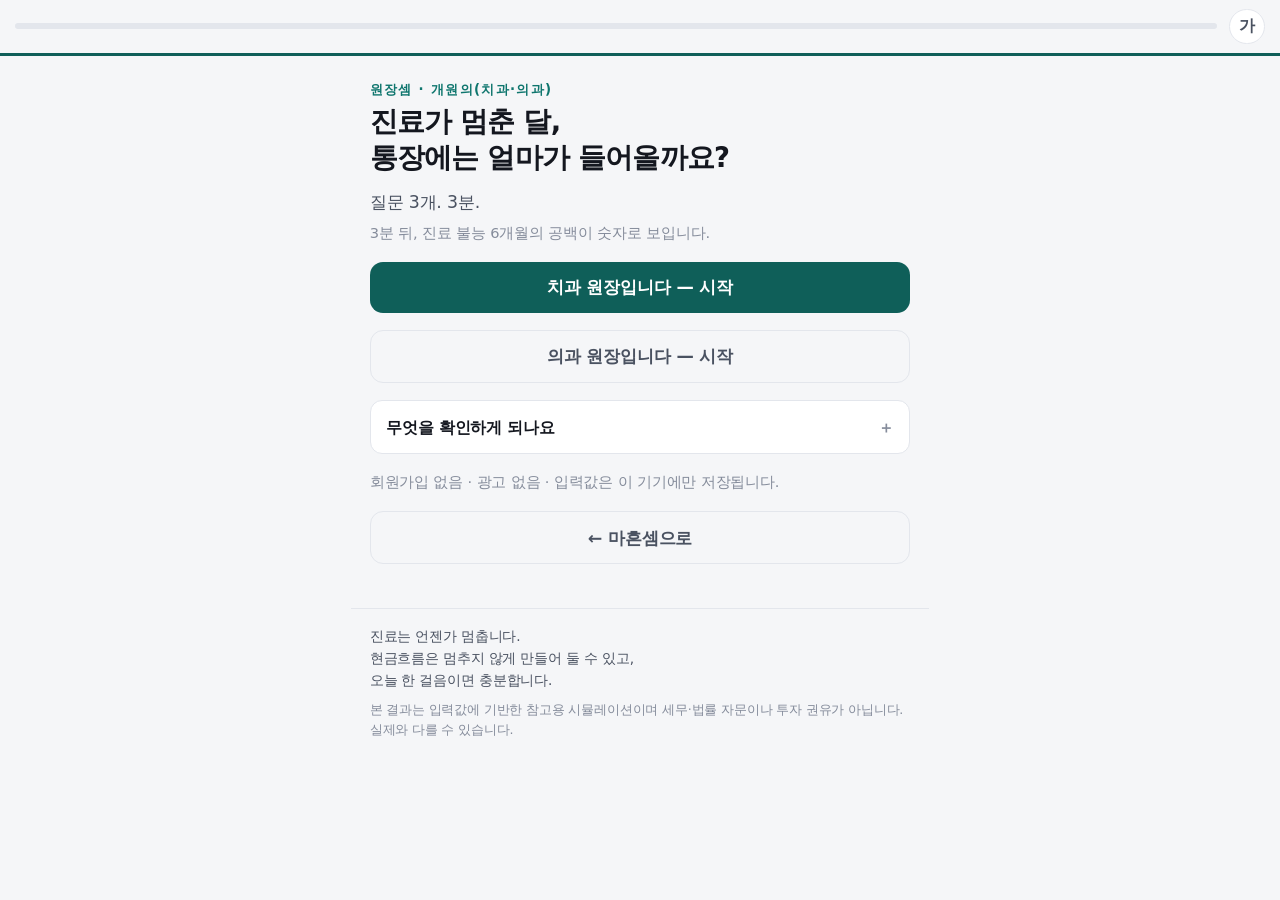
==== dd/index.html @ f950238a "deploy: 원장셈과 구분되는 표면 — 서명색 · 상단바 띠 · 화면 속 이름 두 앱이 홈 화면에서도 화면 안에서도 구분되지 않았다. 우연이 아니라 구조였다 — app.css 가" ====
<!DOCTYPE html>
<html lang="ko">
<head>
<meta charset="utf-8">
<meta name="viewport" content="width=device-width, initial-scale=1, viewport-fit=cover">
<meta name="color-scheme" content="light">
<title>원장셈 — 개원의 은퇴·리스크 셈</title>
<meta name="description" content="진료가 멈춘 달, 통장에는 얼마가 들어올까요? 3분이면 개원의(치과·의과) 원장님의 공백이 숫자로 나옵니다.">

<meta name="theme-color" content="#f5f6f8">
<link rel="icon" type="image/png" sizes="192x192" href="icons/icon-192.png">
<link rel="apple-touch-icon" href="icons/icon-180.png">

<link rel="stylesheet" href="css/app.css?v=20260814T1028">
</head>
<body>
<script>window.DD_EMBEDDED=1;</script>

<header class="topbar" id="topbar">
  <button class="tb-back" id="btnBack" type="button" aria-label="이전으로">←</button>
  <div class="tb-progress" id="progress" role="progressbar" aria-label="진행" aria-valuemin="0" aria-valuemax="100" aria-valuenow="0">
    <i id="progressFill"></i>
  </div>
  <div class="tb-tools">
    <button class="tb-act" id="btnHome" type="button" aria-label="질문 목록으로" hidden>목록</button>
    <button class="tb-act" id="btnReset" type="button" aria-label="답변 초기화" hidden>초기화</button>
    <button class="tb-font" id="btnFont" type="button" aria-label="글자 크기 바꾸기">가</button>
  </div>
</header>

<main id="screen" class="screen" tabindex="-1"></main>

<div class="foot">
  <p class="foot-philosophy">진료는 언젠가 멈춥니다.<br>현금흐름은 멈추지 않게 만들어 둘 수 있고,<br>오늘 한 걸음이면 충분합니다.</p>
  <p class="foot-disclaimer">본 결과는 입력값에 기반한 참고용 시뮬레이션이며 세무·법률 자문이나 투자 권유가 아닙니다. 실제와 다를 수 있습니다.</p>
</div>

<script src="js/00-laws.gen.js?v=20260814T1028"></script>
<script src="js/01-engine.gen.js?v=20260814T1028"></script>
<script src="js/02-med.gen.js?v=20260814T1028"></script>
<script src="js/10-state.js?v=20260814T1028"></script>
<script src="js/15-calc.js?v=20260814T1028"></script>
<script src="js/30-qr.js?v=20260814T1028"></script>
<script src="js/40-export.js?v=20260814T1028"></script>
<script src="content/dd-cards.js?v=20260814T1028"></script>
<script src="js/20-predict.js?v=20260814T1028"></script>
<script src="js/90-handoff.js?v=20260814T1028"></script>
<script src="js/91-link.js?v=20260814T1028"></script>
<script src="js/99-boot.js?v=20260814T1028"></script>
</body>
</html>
---- dd/css/app.css ----
:root{
  
  --navy:#0f5f59;  --navy-2:#0f766e;  --navy-soft:#e6f2f0;
  --gold:#b07d00;  --gold-soft:#fdf5e2;
  --ink:#14171f;   --ink-2:#4a5261;   --ink-3:#858c9b;
  --bg:#f5f6f8;    --panel:#ffffff;   --line:#e3e6ec;
  --good:#0d7a4a;  --good-soft:#e8f5ee;
  --warn:#b45309;  --warn-soft:#fdf1e3;

  --radius:16px;
  --tap:48px;                     

  
  --safe-area-inset-top:0px;
  --safe-area-inset-right:0px;
  --safe-area-inset-bottom:0px;
  --safe-area-inset-left:0px;

  --sa-top:max(env(safe-area-inset-top, 0px), var(--safe-area-inset-top));
  --sa-right:max(env(safe-area-inset-right, 0px), var(--safe-area-inset-right));
  --sa-bottom:max(env(safe-area-inset-bottom, 0px), var(--safe-area-inset-bottom));
  --sa-left:max(env(safe-area-inset-left, 0px), var(--safe-area-inset-left));

  --sans:-apple-system,BlinkMacSystemFont,"Apple SD Gothic Neo","Malgun Gothic",
         "Noto Sans KR",system-ui,sans-serif;
}

html{ font-size:17px; -webkit-text-size-adjust:100%; }
html.mh-font-lg{ font-size:19.125px; }   
html.mh-font-xl{ font-size:21.25px; }    

*{ box-sizing:border-box; }

body{
  margin:0; background:var(--bg); color:var(--ink);
  font-family:var(--sans); font-size:1rem; line-height:1.62;
  letter-spacing:-0.01em;
  word-break:keep-all; overflow-wrap:anywhere;   
  padding-bottom:var(--sa-bottom);
  -webkit-tap-highlight-color:transparent;
}

.topbar{
  position:sticky; top:0; z-index:20;
  display:flex; align-items:center; gap:.7rem;
  
  padding:calc(var(--sa-top) + .5rem) calc(var(--sa-right) + .9rem) .5rem calc(var(--sa-left) + .9rem);
  background:color-mix(in srgb, var(--bg) 92%, transparent);
  backdrop-filter:blur(12px);
  
  border-bottom:3px solid var(--navy);
}
.tb-back,.tb-font{
  flex:0 0 auto; width:2.1rem; height:2.1rem; min-width:2.1rem;
  display:grid; place-items:center; position:relative;
  border:1px solid var(--line); border-radius:50%;
  background:var(--panel); color:var(--ink-2);
  font-family:inherit; font-size:.95rem; font-weight:700; cursor:pointer;
}

.tb-back::before,.tb-font::before{
  content:""; position:absolute; left:50%; top:50%;
  width:var(--tap); height:var(--tap); transform:translate(-50%,-50%);
}
.tb-back[hidden]{ display:none; }

.tb-tools{ flex:0 0 auto; margin-left:auto; display:flex; align-items:center; gap:.45rem; }

.tb-act{
  flex:0 0 auto; min-height:2.1rem; padding:0 .62rem;
  display:inline-flex; align-items:center; position:relative;
  border:1px solid var(--line); border-radius:99px;
  background:var(--panel); color:var(--ink-2);
  font-family:inherit; font-size:.8rem; font-weight:700; line-height:1;
  white-space:nowrap; cursor:pointer;
}

.tb-act[hidden]{ display:none; }

.tb-act::before{
  content:""; position:absolute; left:0; top:50%;
  width:100%; height:var(--tap); transform:translateY(-50%);
}

.tb-progress{ flex:1 1 auto; min-width:0; height:.35rem; border-radius:99px; background:var(--line); overflow:hidden; }
.tb-progress i{ display:block; height:100%; width:0; border-radius:99px; background:var(--navy); transition:width .35s ease; }

.screen{
  max-width:34rem; margin:0 auto;
  padding:1.4rem calc(var(--sa-right) + 1.1rem) 1rem calc(var(--sa-left) + 1.1rem);
  outline:none;
}
.screen > * + *{ margin-top:1rem; }

.eyebrow::before{
  content:"원장셈 · ";
  color:var(--navy); font-weight:800;
}
.eyebrow.self::before{ content:none; }
.eyebrow{
  margin:0; font-size:.78rem; font-weight:800; letter-spacing:.1em;
  color:var(--navy-2); text-transform:uppercase;
}
h1{ margin:.2rem 0 0; font-size:1.62rem; line-height:1.3; font-weight:800; letter-spacing:-0.028em; text-wrap:balance; }
h2{ margin:0; font-size:1.28rem; line-height:1.36; font-weight:750; letter-spacing:-0.022em; text-wrap:balance; }
p{ margin:0; color:var(--ink-2); }
.lead{ font-size:1.02rem; color:var(--ink-2); }
.muted{ color:var(--ink-3); font-size:.86rem; line-height:1.55; }

.lead, .muted, .basis, .foot-philosophy, .foot-disclaimer,
.rv-note, .reward, .choice .c-t, .sumrow .s-n, .clamp-note{ text-wrap:pretty; }

.field .clamp-note{ margin-top:.5rem; }

.card{
  background:var(--panel); border:1px solid var(--line);
  border-radius:var(--radius); padding:1.1rem 1rem;
}
.card.quiet{ background:transparent; border-style:dashed; }
.card > * + *{ margin-top:.7rem; }

.field label{
  display:flex; justify-content:space-between; align-items:baseline; gap:.7rem;
  font-size:.92rem; font-weight:700; color:var(--ink);
}
.field .out{
  font-variant-numeric:tabular-nums; font-weight:800; font-size:1.18rem;
  color:var(--navy); letter-spacing:-0.02em; white-space:nowrap;
  
  cursor:pointer; border-bottom:1px dashed color-mix(in srgb, var(--navy) 45%, transparent);
}
input[type=range]{
  -webkit-appearance:none; appearance:none;
  width:100%; height:var(--tap); margin:0; background:transparent; cursor:pointer;
}
input[type=range]::-webkit-slider-runnable-track{ height:.5rem; border-radius:99px; background:var(--line); }
input[type=range]::-moz-range-track{ height:.5rem; border-radius:99px; background:var(--line); }
input[type=range]::-webkit-slider-thumb{
  -webkit-appearance:none; appearance:none;
  width:1.85rem; height:1.85rem; margin-top:-.67rem; border-radius:50%;
  
  background:var(--navy); border:3px solid #fff; box-shadow:0 1px 5px rgba(15,95,89,.35);
}
input[type=range]::-moz-range-thumb{
  width:1.85rem; height:1.85rem; border-radius:50%;
  
  background:var(--navy); border:3px solid #fff; box-shadow:0 1px 5px rgba(15,95,89,.35);
}
input[type=range]:focus-visible::-webkit-slider-thumb{ outline:3px solid var(--gold); outline-offset:2px; }

.range-ends{ display:flex; justify-content:space-between; font-size:.76rem; color:var(--ink-3); margin:-.35rem calc(var(--tap) + .4rem) 0; }

.range-row{ display:flex; align-items:center; gap:.4rem; }
.range-row input[type=range]{ flex:1 1 0; min-width:0; }
.stp{
  flex:0 0 auto; width:var(--tap); min-height:var(--tap);
  border:1px solid var(--line); border-radius:12px; background:var(--panel);
  font-size:1.4rem; font-weight:700; line-height:1; color:var(--navy);
  cursor:pointer; touch-action:manipulation;
  
  user-select:none; -webkit-user-select:none;
  -webkit-touch-callout:none; -webkit-tap-highlight-color:transparent;
}
.stp:active{ background:var(--navy-soft); border-color:var(--navy); }
.out-edit{
  width:7ch; min-height:2.1rem; text-align:right;
  font-size:1.18rem; font-weight:800; color:var(--navy); font-variant-numeric:tabular-nums;
  border:1.5px solid var(--navy); border-radius:8px; padding:.1rem .45rem;
  background:var(--panel);
}

.btn{
  display:flex; align-items:center; justify-content:center; gap:.4rem;
  width:100%; min-height:var(--tap); padding:.8rem 1rem;
  border:0; border-radius:13px; cursor:pointer;
  font-family:inherit; font-size:1.02rem; font-weight:750; letter-spacing:-0.01em;
  background:var(--navy); color:#fff;
}
.btn:active{ transform:translateY(1px); }
.btn.ghost{ background:transparent; color:var(--ink-2); border:1px solid var(--line); }
.btn.gold{ background:var(--gold); }
.btn[disabled]{ opacity:.4; cursor:not-allowed; }

.screen > .btn-hint{ margin-top:.45rem; text-align:center; }

.reward{
  border-left:3px solid var(--navy); background:var(--navy-soft);
  border-radius:0 12px 12px 0; padding:.75rem .9rem;
  font-size:.95rem; color:var(--ink);
}
.reward b{ font-variant-numeric:tabular-nums; font-weight:800; letter-spacing:-0.02em; }

.reveal{
  background:linear-gradient(180deg, var(--gold-soft), var(--panel) 62%);
  border:1px solid color-mix(in srgb, var(--gold) 32%, var(--line));
  border-radius:var(--radius); padding:1.2rem 1rem;
  text-align:center;
}
.reveal .rv-label{ margin:0; font-size:.86rem; font-weight:700; color:var(--ink-2); }
.reveal .rv-value{
  margin:.3rem 0 0; font-size:2.5rem; line-height:1.1; font-weight:800;
  letter-spacing:-0.045em; color:var(--navy); font-variant-numeric:tabular-nums;
}
.reveal .rv-value small{ font-size:.42em; font-weight:750; letter-spacing:-0.01em; }
.reveal .rv-basis{ margin:.55rem 0 0; font-size:.82rem; color:var(--ink-3); line-height:1.5; }

.gapline{
  margin-top:.85rem; padding-top:.8rem; border-top:1px solid var(--line);
  display:grid; grid-template-columns:1fr auto 1fr; align-items:center; gap:.5rem;
  font-size:.86rem;
}
.gapline .g-k{ color:var(--ink-3); font-size:.76rem; display:block; }
.gapline .g-v{ font-weight:800; font-variant-numeric:tabular-nums; letter-spacing:-0.02em; font-size:1.02rem; }
.gapline .g-arrow{ color:var(--ink-3); font-size:1rem; }

.rv-note{
  margin:.85rem 0 0; padding:.1rem 0 .1rem .75rem;
  border-left:3px solid color-mix(in srgb, var(--gold) 55%, var(--line));
  font-size:.86rem; line-height:1.6; color:var(--ink-2); text-align:left;
}
.rv-note b{ color:var(--ink); font-weight:800; }

.mrow{ display:grid; grid-template-columns:1fr 1fr; gap:.55rem; align-items:stretch; }

.method{
  border:1px solid var(--line); border-radius:12px; padding:.65rem .7rem; background:var(--panel);
  display:flex; flex-direction:column; justify-content:space-between; gap:.15rem;
}
.method.on{ border-color:var(--navy); background:var(--navy-soft); }
.method .m-k{ font-size:.74rem; font-weight:700; color:var(--ink-3); }
.method .m-v{ font-size:1.24rem; font-weight:800; letter-spacing:-0.03em; color:var(--ink); font-variant-numeric:tabular-nums; }

.choices{ display:grid; gap:.55rem; }
.choice{
  display:grid; gap:.15rem; text-align:left;
  min-height:var(--tap); padding:.85rem .95rem;
  border:1px solid var(--line); border-radius:13px; background:var(--panel);
  font-family:inherit; color:var(--ink); cursor:pointer;
}
.choice.on{ border-color:var(--navy); background:var(--navy-soft); box-shadow:inset 0 0 0 1px var(--navy); }
.choice .c-t{ font-size:1rem; font-weight:700; line-height:1.4; }
.choice .c-n{ font-size:.78rem; color:var(--ink-3); }

.qlist{ display:grid; gap:.5rem; }
.qitem{
  display:flex; align-items:center; justify-content:space-between; gap:.6rem;
  min-height:var(--tap); padding:.8rem .95rem;
  border:1px solid var(--line); border-radius:13px; background:var(--panel);
  font-family:inherit; color:var(--ink); cursor:pointer; text-align:left;
}
.qitem .q-t{ font-size:1rem; font-weight:700; }
.qitem .q-m{ color:var(--good); font-weight:800; }
.qitem.done{ background:var(--good-soft); border-color:color-mix(in srgb, var(--good) 26%, var(--line)); }
.qitem.done .q-t{ color:var(--ink-2); }

.lever{
  display:flex; align-items:center; justify-content:space-between; gap:.7rem;
  flex-wrap:wrap;                 
  padding:.8rem .95rem; border:1px solid var(--line); border-radius:13px; background:var(--panel);
}
.lever .lv-l{ display:grid; gap:.1rem; min-width:0; }
.lever .q-t{ font-size:.95rem; font-weight:650; color:var(--ink-2); }
.lever .lv-why{ font-size:.78rem; color:var(--ink-3); line-height:1.5; }

.lever .lv-v{
  font-size:1.1rem; font-weight:800; letter-spacing:-0.02em; margin-left:auto;
  color:var(--navy); font-variant-numeric:tabular-nums; white-space:nowrap;
}

.sendlist{ display:grid; gap:.35rem; }
.senditem{
  display:flex; align-items:baseline; justify-content:space-between; gap:.7rem;
  font-size:.92rem; color:var(--ink-2);
  padding:.35rem 0; border-bottom:1px dashed var(--line);
}
.senditem:last-child{ border-bottom:0; }
.senditem b{ color:var(--ink); font-weight:800; font-variant-numeric:tabular-nums; white-space:nowrap; }
.jsonbox{
  width:100%; min-height:9rem; resize:vertical;
  font-family:ui-monospace,SFMono-Regular,Menlo,monospace; font-size:.72rem; line-height:1.5;
  padding:.7rem .8rem; border:1px solid var(--line); border-radius:12px;
  background:var(--panel); color:var(--ink-2);
}

.textin{
  width:100%; box-sizing:border-box; min-height:var(--tap);
  padding:.55rem .75rem; border:1px solid var(--line); border-radius:12px;
  background:var(--panel); color:var(--ink); font-size:1rem; font-weight:650;
}
.textin:focus{ outline:2px solid var(--navy); outline-offset:1px; }

.sumrow{ padding:.6rem 0; border-bottom:1px dashed var(--line); }
.sumrow:last-child{ border-bottom:0; }
.sumrow .s-k{ display:block; font-size:.82rem; font-weight:700; color:var(--ink-3); }
.sumrow .s-v{
  display:block; margin-top:.12rem; font-size:1.5rem; font-weight:800;
  letter-spacing:-0.035em; color:var(--navy); font-variant-numeric:tabular-nums;
}

.sumrow .s-txt{ font-size:1.08rem; letter-spacing:-0.015em; line-height:1.45; text-wrap:pretty; }
.sumrow .s-n{ display:block; margin-top:.15rem; font-size:.8rem; color:var(--ink-3); line-height:1.5; }

.qr-wrap{ display:flex; flex-direction:column; align-items:center; gap:.5rem; text-align:center; }
.qr-wrap svg{ width:auto; max-width:100%; height:auto; background:#fff; border-radius:10px; padding:8px; }

.save-preview{
  display:block; width:100%; height:auto;
  border:1px solid var(--line); border-radius:var(--radius);
  background:var(--panel);
}

details.assump{ border:1px solid var(--line); border-radius:12px; background:var(--panel); overflow:hidden; }
details.assump > summary{
  list-style:none; cursor:pointer; padding:.8rem .9rem; min-height:var(--tap);
  display:flex; align-items:center; gap:.5rem;
  font-size:.92rem; font-weight:700; color:var(--ink);
}
details.assump > summary::-webkit-details-marker{ display:none; }
details.assump > summary::after{ content:"＋"; margin-left:auto; color:var(--ink-3); font-weight:700; }
details.assump[open] > summary::after{ content:"－"; }
details.assump[open] > summary{ border-bottom:1px solid var(--line); }
.assump-body{ padding:.9rem; }
.assump-body > * + *{ margin-top:1rem; }

.assump-list{ margin:0; padding:0; list-style:none; }
.assump-list li{ padding-left:.85rem; text-indent:-.85rem; }
.assump-list li + li{ margin-top:.35rem; }

.basis{
  font-size:.78rem; color:var(--ink-3); line-height:1.6;
  border-left:2px solid var(--line); padding-left:.7rem;
}
.basis b{ color:var(--ink-2); font-weight:700; }

.foot{
  max-width:34rem; margin:1.6rem auto 0;
  padding:1rem calc(var(--sa-right) + 1.1rem) calc(var(--sa-bottom) + 1.4rem) calc(var(--sa-left) + 1.1rem);
  border-top:1px solid var(--line);
}
.foot-philosophy{ margin:0; font-size:.8rem; color:var(--ink-2); line-height:1.6; }
.foot-disclaimer{ margin:.5rem 0 0; font-size:.74rem; color:var(--ink-3); line-height:1.6; }

@media (prefers-reduced-motion:no-preference){
  .screen > *{ animation:rise .34s cubic-bezier(.2,.7,.3,1) both; }
  .screen > *:nth-child(2){ animation-delay:.04s; }
  .screen > *:nth-child(3){ animation-delay:.08s; }
  .screen > *:nth-child(4){ animation-delay:.12s; }
  .reveal .rv-value{ animation:pop .5s cubic-bezier(.2,.9,.3,1) both; }
}
@keyframes rise{ from{ transform:translateY(9px); } to{ transform:none; } }
@keyframes pop{ from{ transform:scale(.92); } to{ transform:none; } }
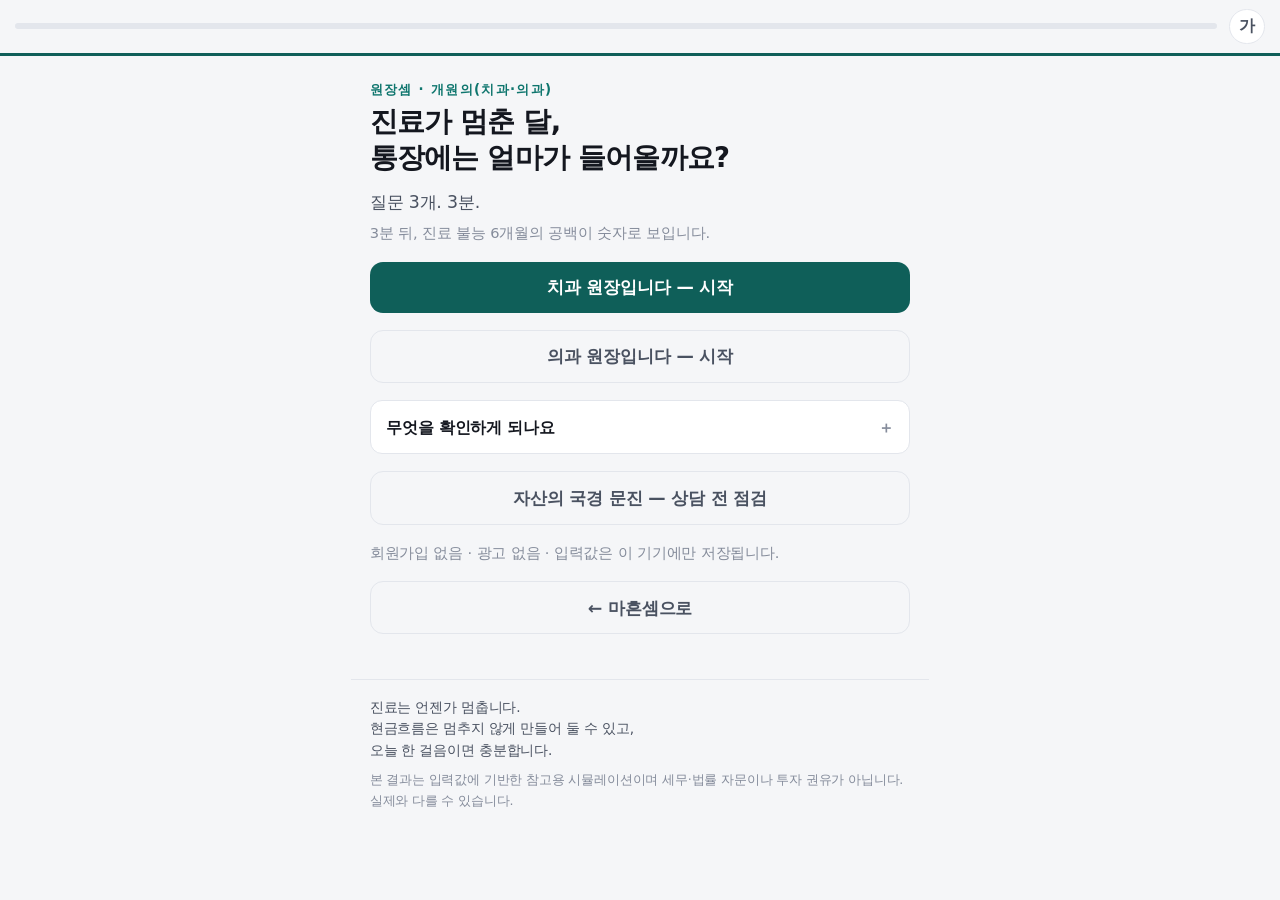
==== commit e08bb3da: "deploy: 「자산의 국경」 문진 진입 — 마흔셈 intro·home + 원장셈 intro (dd 코너 동반 갱신)" ====
--- a/dd/index.html
+++ b/dd/index.html
@@ -11,7 +11,7 @@
 <link rel="icon" type="image/png" sizes="192x192" href="icons/icon-192.png">
 <link rel="apple-touch-icon" href="icons/icon-180.png">
 
-<link rel="stylesheet" href="css/app.css?v=20260814T1028">
+<link rel="stylesheet" href="css/app.css?v=20260818T1124">
 </head>
 <body>
 <script>window.DD_EMBEDDED=1;</script>
@@ -35,17 +35,18 @@
   <p class="foot-disclaimer">본 결과는 입력값에 기반한 참고용 시뮬레이션이며 세무·법률 자문이나 투자 권유가 아닙니다. 실제와 다를 수 있습니다.</p>
 </div>
 
-<script src="js/00-laws.gen.js?v=20260814T1028"></script>
-<script src="js/01-engine.gen.js?v=20260814T1028"></script>
-<script src="js/02-med.gen.js?v=20260814T1028"></script>
-<script src="js/10-state.js?v=20260814T1028"></script>
-<script src="js/15-calc.js?v=20260814T1028"></script>
-<script src="js/30-qr.js?v=20260814T1028"></script>
-<script src="js/40-export.js?v=20260814T1028"></script>
-<script src="content/dd-cards.js?v=20260814T1028"></script>
-<script src="js/20-predict.js?v=20260814T1028"></script>
-<script src="js/90-handoff.js?v=20260814T1028"></script>
-<script src="js/91-link.js?v=20260814T1028"></script>
-<script src="js/99-boot.js?v=20260814T1028"></script>
+<script src="js/00-laws.gen.js?v=20260818T1124"></script>
+<script src="js/01-engine.gen.js?v=20260818T1124"></script>
+<script src="js/02-med.gen.js?v=20260818T1124"></script>
+<script src="js/10-state.js?v=20260818T1124"></script>
+<script src="js/15-calc.js?v=20260818T1124"></script>
+<script src="js/30-qr.js?v=20260818T1124"></script>
+<script src="js/40-export.js?v=20260818T1124"></script>
+<script src="content/dd-cards.js?v=20260818T1124"></script>
+<script src="js/20-predict.js?v=20260818T1124"></script>
+<script src="js/90-handoff.js?v=20260818T1124"></script>
+<script src="js/91-link.js?v=20260818T1124"></script>
+<script src="content/hnw-survey.js?v=20260818T1124"></script>
+<script src="js/99-boot.js?v=20260818T1124"></script>
 </body>
 </html>
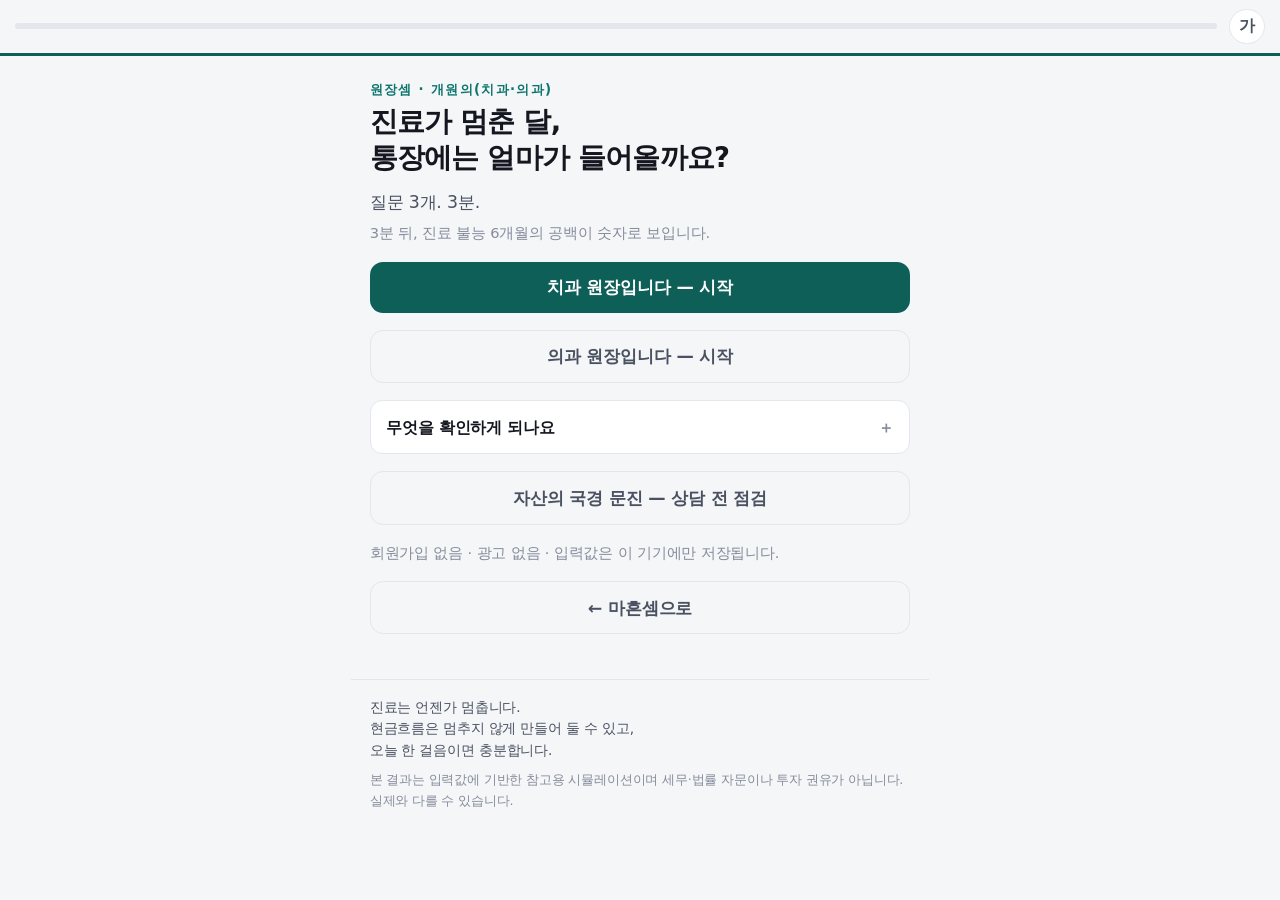
==== commit 580415b8: "deploy: 원장셈 코너 문진 완료 화면 마무리 도구 동반 갱신" ====
--- a/dd/index.html
+++ b/dd/index.html
@@ -11,7 +11,7 @@
 <link rel="icon" type="image/png" sizes="192x192" href="icons/icon-192.png">
 <link rel="apple-touch-icon" href="icons/icon-180.png">
 
-<link rel="stylesheet" href="css/app.css?v=20260818T1124">
+<link rel="stylesheet" href="css/app.css?v=20260818T1329">
 </head>
 <body>
 <script>window.DD_EMBEDDED=1;</script>
@@ -35,18 +35,18 @@
   <p class="foot-disclaimer">본 결과는 입력값에 기반한 참고용 시뮬레이션이며 세무·법률 자문이나 투자 권유가 아닙니다. 실제와 다를 수 있습니다.</p>
 </div>
 
-<script src="js/00-laws.gen.js?v=20260818T1124"></script>
-<script src="js/01-engine.gen.js?v=20260818T1124"></script>
-<script src="js/02-med.gen.js?v=20260818T1124"></script>
-<script src="js/10-state.js?v=20260818T1124"></script>
-<script src="js/15-calc.js?v=20260818T1124"></script>
-<script src="js/30-qr.js?v=20260818T1124"></script>
-<script src="js/40-export.js?v=20260818T1124"></script>
-<script src="content/dd-cards.js?v=20260818T1124"></script>
-<script src="js/20-predict.js?v=20260818T1124"></script>
-<script src="js/90-handoff.js?v=20260818T1124"></script>
-<script src="js/91-link.js?v=20260818T1124"></script>
-<script src="content/hnw-survey.js?v=20260818T1124"></script>
-<script src="js/99-boot.js?v=20260818T1124"></script>
+<script src="js/00-laws.gen.js?v=20260818T1329"></script>
+<script src="js/01-engine.gen.js?v=20260818T1329"></script>
+<script src="js/02-med.gen.js?v=20260818T1329"></script>
+<script src="js/10-state.js?v=20260818T1329"></script>
+<script src="js/15-calc.js?v=20260818T1329"></script>
+<script src="js/30-qr.js?v=20260818T1329"></script>
+<script src="js/40-export.js?v=20260818T1329"></script>
+<script src="content/dd-cards.js?v=20260818T1329"></script>
+<script src="js/20-predict.js?v=20260818T1329"></script>
+<script src="js/90-handoff.js?v=20260818T1329"></script>
+<script src="js/91-link.js?v=20260818T1329"></script>
+<script src="content/hnw-survey.js?v=20260818T1329"></script>
+<script src="js/99-boot.js?v=20260818T1329"></script>
 </body>
 </html>
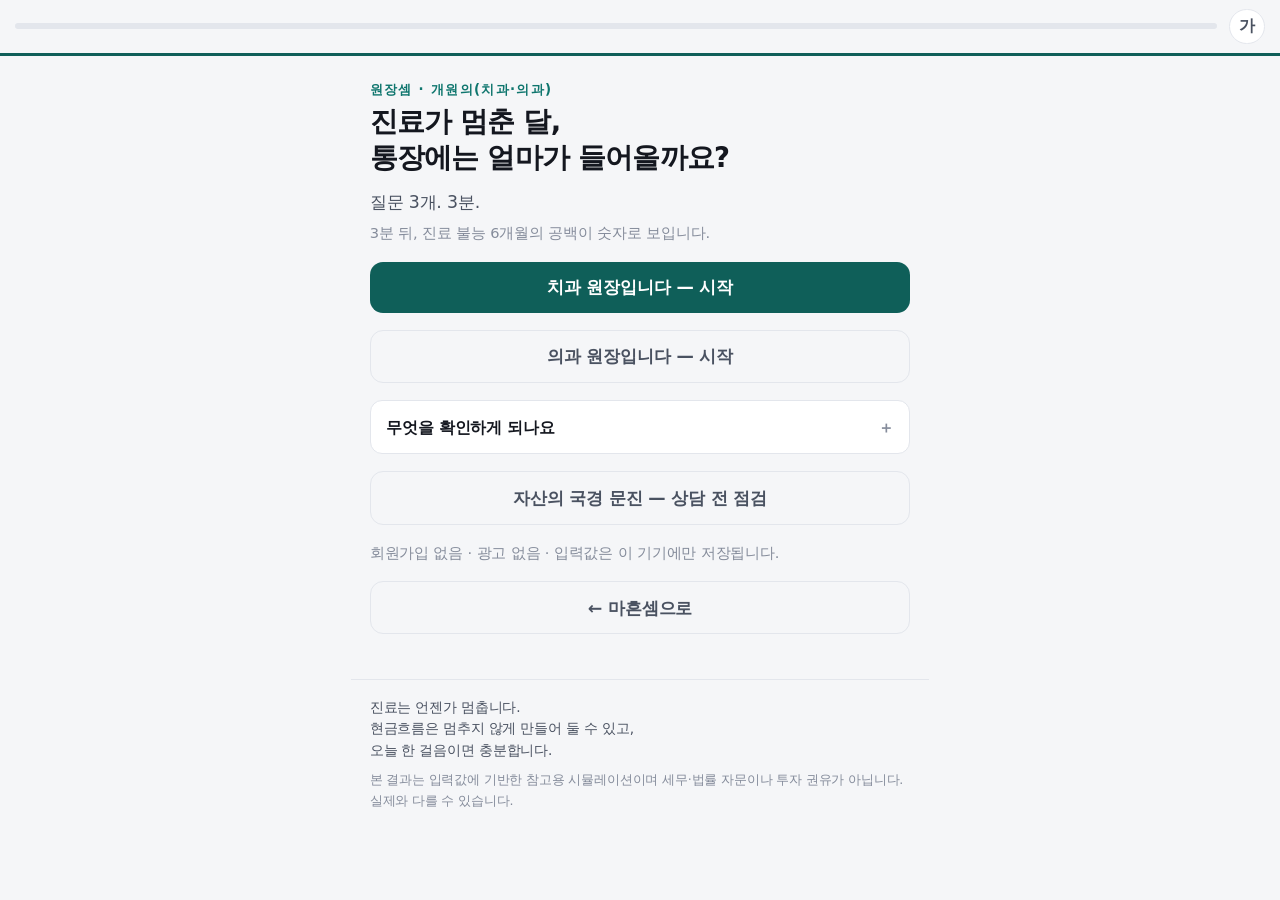
==== commit e16446e3: "deploy: 원장셈 코너 — 상단바 목록·초기화 문진 노출 동반 갱신" ====
--- a/dd/index.html
+++ b/dd/index.html
@@ -11,7 +11,7 @@
 <link rel="icon" type="image/png" sizes="192x192" href="icons/icon-192.png">
 <link rel="apple-touch-icon" href="icons/icon-180.png">
 
-<link rel="stylesheet" href="css/app.css?v=20260818T1329">
+<link rel="stylesheet" href="css/app.css?v=20260818T1407">
 </head>
 <body>
 <script>window.DD_EMBEDDED=1;</script>
@@ -35,18 +35,18 @@
   <p class="foot-disclaimer">본 결과는 입력값에 기반한 참고용 시뮬레이션이며 세무·법률 자문이나 투자 권유가 아닙니다. 실제와 다를 수 있습니다.</p>
 </div>
 
-<script src="js/00-laws.gen.js?v=20260818T1329"></script>
-<script src="js/01-engine.gen.js?v=20260818T1329"></script>
-<script src="js/02-med.gen.js?v=20260818T1329"></script>
-<script src="js/10-state.js?v=20260818T1329"></script>
-<script src="js/15-calc.js?v=20260818T1329"></script>
-<script src="js/30-qr.js?v=20260818T1329"></script>
-<script src="js/40-export.js?v=20260818T1329"></script>
-<script src="content/dd-cards.js?v=20260818T1329"></script>
-<script src="js/20-predict.js?v=20260818T1329"></script>
-<script src="js/90-handoff.js?v=20260818T1329"></script>
-<script src="js/91-link.js?v=20260818T1329"></script>
-<script src="content/hnw-survey.js?v=20260818T1329"></script>
-<script src="js/99-boot.js?v=20260818T1329"></script>
+<script src="js/00-laws.gen.js?v=20260818T1407"></script>
+<script src="js/01-engine.gen.js?v=20260818T1407"></script>
+<script src="js/02-med.gen.js?v=20260818T1407"></script>
+<script src="js/10-state.js?v=20260818T1407"></script>
+<script src="js/15-calc.js?v=20260818T1407"></script>
+<script src="js/30-qr.js?v=20260818T1407"></script>
+<script src="js/40-export.js?v=20260818T1407"></script>
+<script src="content/dd-cards.js?v=20260818T1407"></script>
+<script src="js/20-predict.js?v=20260818T1407"></script>
+<script src="js/90-handoff.js?v=20260818T1407"></script>
+<script src="js/91-link.js?v=20260818T1407"></script>
+<script src="content/hnw-survey.js?v=20260818T1407"></script>
+<script src="js/99-boot.js?v=20260818T1407"></script>
 </body>
 </html>
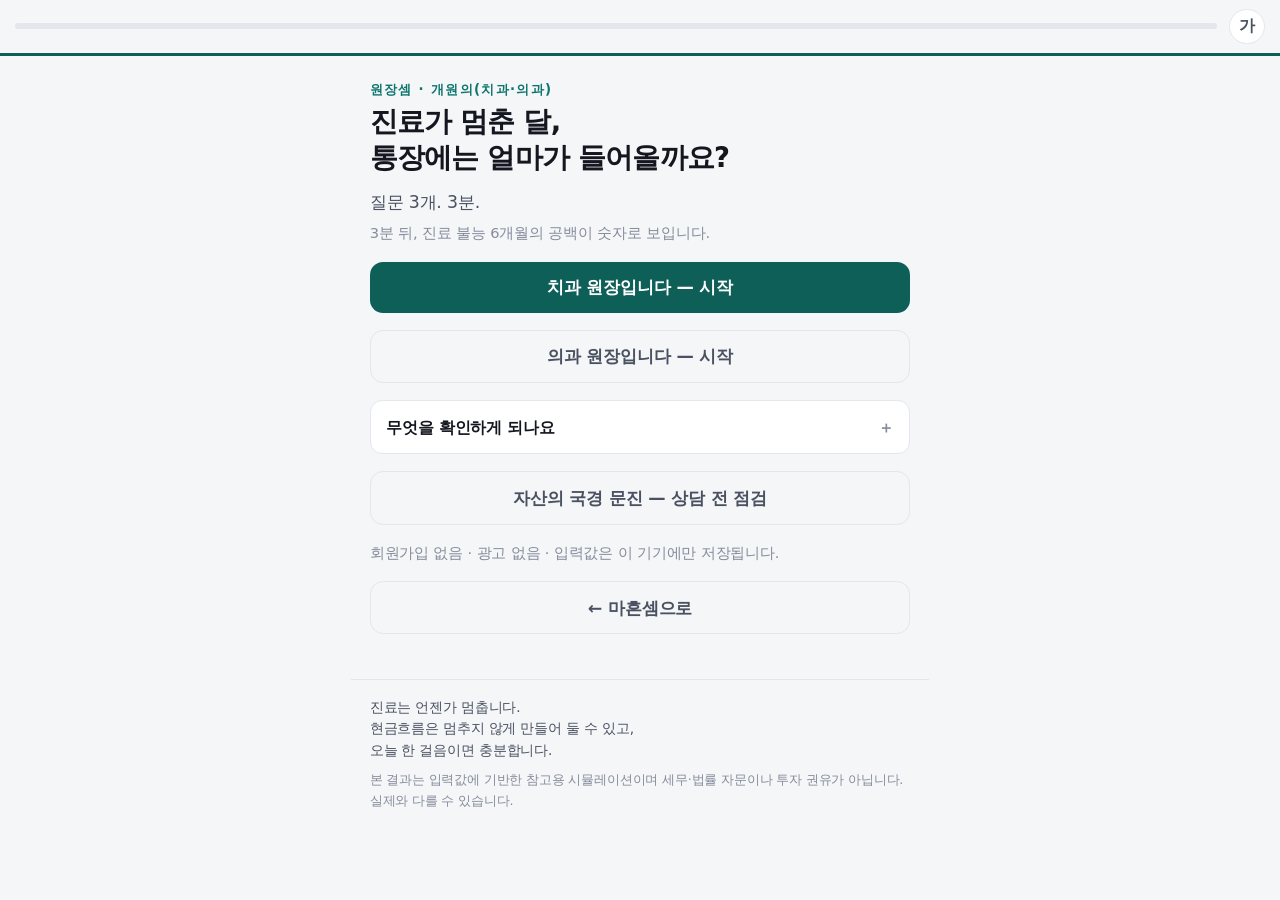
==== commit a25e7df8: "deploy: 원장셈 코너 — 문진 안 알약 문맥 분기 동반 갱신" ====
--- a/dd/index.html
+++ b/dd/index.html
@@ -11,7 +11,7 @@
 <link rel="icon" type="image/png" sizes="192x192" href="icons/icon-192.png">
 <link rel="apple-touch-icon" href="icons/icon-180.png">
 
-<link rel="stylesheet" href="css/app.css?v=20260818T1407">
+<link rel="stylesheet" href="css/app.css?v=20260818T1514">
 </head>
 <body>
 <script>window.DD_EMBEDDED=1;</script>
@@ -35,18 +35,18 @@
   <p class="foot-disclaimer">본 결과는 입력값에 기반한 참고용 시뮬레이션이며 세무·법률 자문이나 투자 권유가 아닙니다. 실제와 다를 수 있습니다.</p>
 </div>
 
-<script src="js/00-laws.gen.js?v=20260818T1407"></script>
-<script src="js/01-engine.gen.js?v=20260818T1407"></script>
-<script src="js/02-med.gen.js?v=20260818T1407"></script>
-<script src="js/10-state.js?v=20260818T1407"></script>
-<script src="js/15-calc.js?v=20260818T1407"></script>
-<script src="js/30-qr.js?v=20260818T1407"></script>
-<script src="js/40-export.js?v=20260818T1407"></script>
-<script src="content/dd-cards.js?v=20260818T1407"></script>
-<script src="js/20-predict.js?v=20260818T1407"></script>
-<script src="js/90-handoff.js?v=20260818T1407"></script>
-<script src="js/91-link.js?v=20260818T1407"></script>
-<script src="content/hnw-survey.js?v=20260818T1407"></script>
-<script src="js/99-boot.js?v=20260818T1407"></script>
+<script src="js/00-laws.gen.js?v=20260818T1514"></script>
+<script src="js/01-engine.gen.js?v=20260818T1514"></script>
+<script src="js/02-med.gen.js?v=20260818T1514"></script>
+<script src="js/10-state.js?v=20260818T1514"></script>
+<script src="js/15-calc.js?v=20260818T1514"></script>
+<script src="js/30-qr.js?v=20260818T1514"></script>
+<script src="js/40-export.js?v=20260818T1514"></script>
+<script src="content/dd-cards.js?v=20260818T1514"></script>
+<script src="js/20-predict.js?v=20260818T1514"></script>
+<script src="js/90-handoff.js?v=20260818T1514"></script>
+<script src="js/91-link.js?v=20260818T1514"></script>
+<script src="content/hnw-survey.js?v=20260818T1514"></script>
+<script src="js/99-boot.js?v=20260818T1514"></script>
 </body>
 </html>
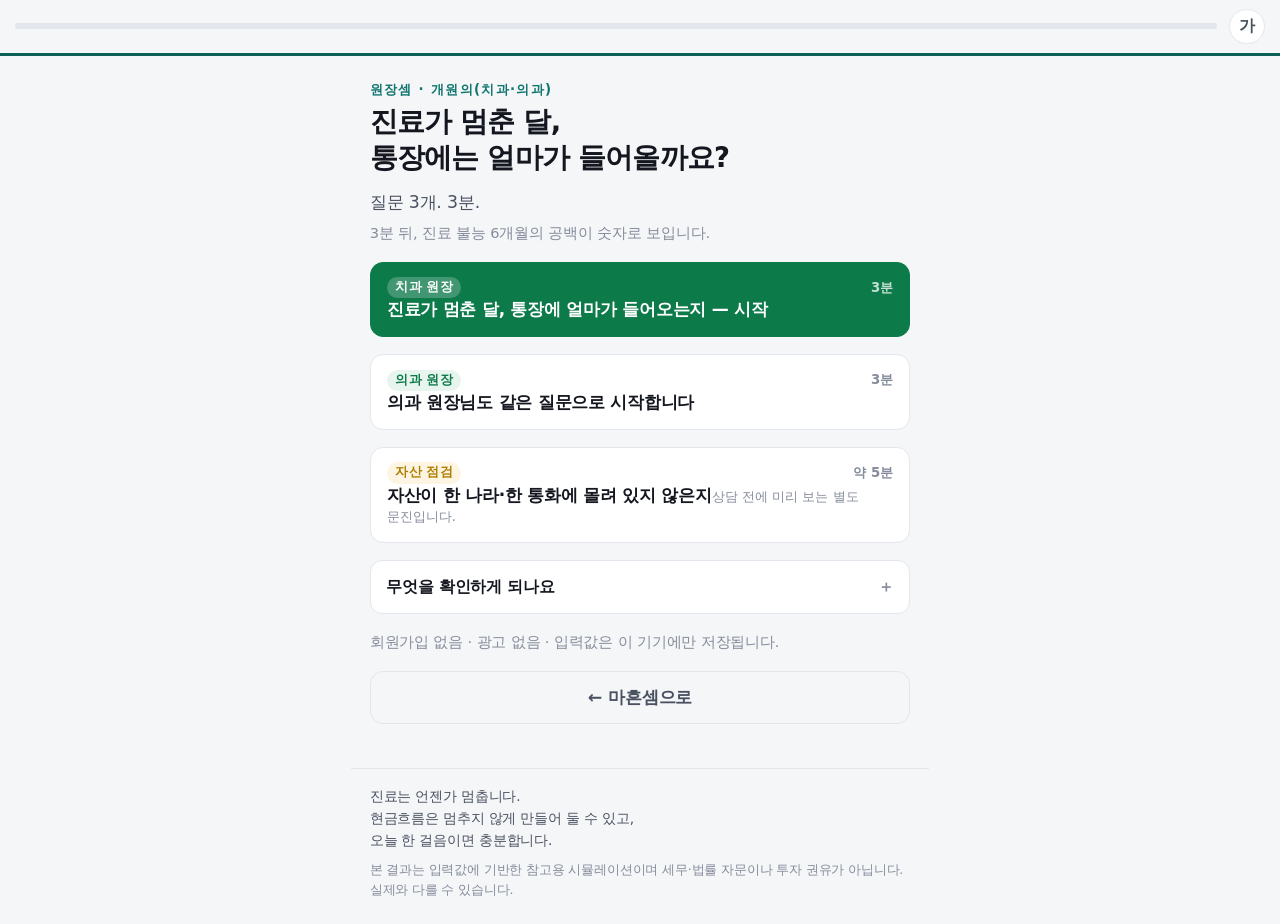
==== commit d33c927c: "deploy: 진입 선택 카드 · 홈 「처음 화면으로」 · 원장셈 코너 문진 출구 동반 갱신 마흔셈 33ad655·a59291f·cc67dde·1fca637·80540b5 + 원장" ====
--- a/dd/index.html
+++ b/dd/index.html
@@ -11,7 +11,7 @@
 <link rel="icon" type="image/png" sizes="192x192" href="icons/icon-192.png">
 <link rel="apple-touch-icon" href="icons/icon-180.png">
 
-<link rel="stylesheet" href="css/app.css?v=20260818T1514">
+<link rel="stylesheet" href="css/app.css?v=20260819T0949">
 </head>
 <body>
 <script>window.DD_EMBEDDED=1;</script>
@@ -35,18 +35,18 @@
   <p class="foot-disclaimer">본 결과는 입력값에 기반한 참고용 시뮬레이션이며 세무·법률 자문이나 투자 권유가 아닙니다. 실제와 다를 수 있습니다.</p>
 </div>
 
-<script src="js/00-laws.gen.js?v=20260818T1514"></script>
-<script src="js/01-engine.gen.js?v=20260818T1514"></script>
-<script src="js/02-med.gen.js?v=20260818T1514"></script>
-<script src="js/10-state.js?v=20260818T1514"></script>
-<script src="js/15-calc.js?v=20260818T1514"></script>
-<script src="js/30-qr.js?v=20260818T1514"></script>
-<script src="js/40-export.js?v=20260818T1514"></script>
-<script src="content/dd-cards.js?v=20260818T1514"></script>
-<script src="js/20-predict.js?v=20260818T1514"></script>
-<script src="js/90-handoff.js?v=20260818T1514"></script>
-<script src="js/91-link.js?v=20260818T1514"></script>
-<script src="content/hnw-survey.js?v=20260818T1514"></script>
-<script src="js/99-boot.js?v=20260818T1514"></script>
+<script src="js/00-laws.gen.js?v=20260819T0949"></script>
+<script src="js/01-engine.gen.js?v=20260819T0949"></script>
+<script src="js/02-med.gen.js?v=20260819T0949"></script>
+<script src="js/10-state.js?v=20260819T0949"></script>
+<script src="js/15-calc.js?v=20260819T0949"></script>
+<script src="js/30-qr.js?v=20260819T0949"></script>
+<script src="js/40-export.js?v=20260819T0949"></script>
+<script src="content/dd-cards.js?v=20260819T0949"></script>
+<script src="js/20-predict.js?v=20260819T0949"></script>
+<script src="js/90-handoff.js?v=20260819T0949"></script>
+<script src="js/91-link.js?v=20260819T0949"></script>
+<script src="content/hnw-survey.js?v=20260819T0949"></script>
+<script src="js/99-boot.js?v=20260819T0949"></script>
 </body>
 </html>
--- a/dd/css/app.css
+++ b/dd/css/app.css
@@ -121,6 +121,36 @@
 .card.quiet{ background:transparent; border-style:dashed; }
 .card > * + *{ margin-top:.7rem; }
 
+.pick{
+  display:block; width:100%; text-align:left;
+  min-height:var(--tap); padding:min(.85rem, 15px) min(.95rem, 17px);
+  background:var(--panel); border:1px solid var(--line); border-radius:13px;
+  font-family:inherit; cursor:pointer;
+  -webkit-tap-highlight-color:transparent;
+}
+.pick:active{ transform:translateY(1px); }
+
+.pick + .pick{ margin-top:min(1rem, 17px); }
+.pick.lead-pick{ background:var(--good); border-color:var(--good); }
+.pick-top{ display:flex; align-items:center; justify-content:space-between; gap:.5rem; }
+.pick-who{
+  display:inline-block; padding:.12rem .5rem; border-radius:999px;
+  font-size:.74rem; font-weight:800; letter-spacing:.02em;
+  background:var(--good-soft); color:var(--good);
+}
+.pick-min{ font-size:.78rem; font-weight:700; color:var(--ink-3); white-space:nowrap; }
+.pick-what{
+  margin-top:min(.4rem, 7px); font-size:1.0rem; font-weight:750; line-height:1.4;
+  color:var(--ink); letter-spacing:-0.015em; text-wrap:pretty;
+}
+.pick-keep{ margin-top:min(.3rem, 5.5px); font-size:.78rem; line-height:1.5; color:var(--ink-3); text-wrap:pretty; }
+.pick.lead-pick .pick-who{ background:rgba(255,255,255,.22); color:#fff; }
+.pick.lead-pick .pick-min{ color:rgba(255,255,255,.75); }
+.pick.lead-pick .pick-what{ color:#fff; }
+.pick.lead-pick .pick-keep{ color:rgba(255,255,255,.72); }
+
+.pick.pick-gold .pick-who{ background:var(--gold-soft); color:var(--gold); }
+
 .field label{
   display:flex; justify-content:space-between; align-items:baseline; gap:.7rem;
   font-size:.92rem; font-weight:700; color:var(--ink);
